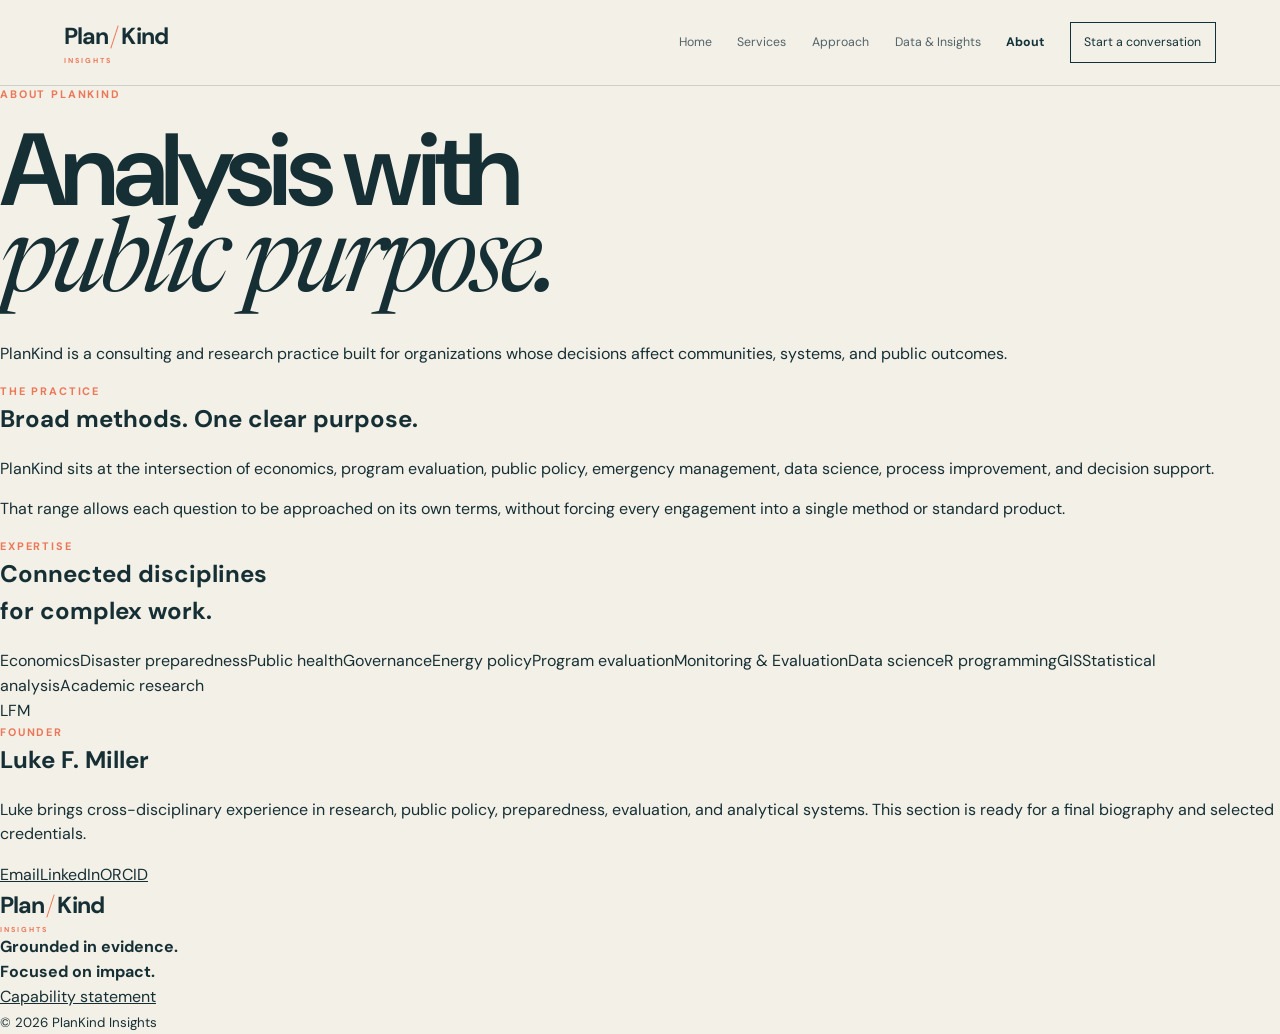
==== website/about.html @ e94deb13 "Build PlanKind consulting website and resilience dashboard" ====
<!doctype html><html lang="en"><head><meta charset="utf-8"><meta name="viewport" content="width=device-width,initial-scale=1"><title>About | PlanKind Insights</title><link rel="stylesheet" href="assets/styles.css"></head>
<body><a class="skip" href="#main">Skip to content</a><header class="header"><a class="logo" href="index.html"><span>Plan</span><i></i><span>Kind</span><small>INSIGHTS</small></a><button class="menu" aria-controls="nav" aria-expanded="false">Menu</button><nav id="nav"><a href="index.html">Home</a><a href="services.html">Services</a><a href="approach.html">Approach</a><a href="insights.html">Data &amp; Insights</a><a class="active" href="about.html">About</a><a class="nav-cta" href="contact.html">Start a conversation</a></nav></header>
<main id="main"><section class="page-hero about-hero"><div class="kicker">About PlanKind</div><h1>Analysis with<br><em>public purpose.</em></h1><p>PlanKind is a consulting and research practice built for organizations whose decisions affect communities, systems, and public outcomes.</p></section>
<section class="section intro-grid"><div><div class="eyebrow">The practice</div><h2>Broad methods. One clear purpose.</h2></div><div class="prose"><p>PlanKind sits at the intersection of economics, program evaluation, public policy, emergency management, data science, process improvement, and decision support.</p><p>That range allows each question to be approached on its own terms, without forcing every engagement into a single method or standard product.</p></div></section>
<section class="expertise"><div class="section-heading dark-copy"><div><div class="eyebrow">Expertise</div><h2>Connected disciplines<br>for complex work.</h2></div></div><div class="expertise-grid"><span>Economics</span><span>Disaster preparedness</span><span>Public health</span><span>Governance</span><span>Energy policy</span><span>Program evaluation</span><span>Monitoring &amp; Evaluation</span><span>Data science</span><span>R programming</span><span>GIS</span><span>Statistical analysis</span><span>Academic research</span></div></section>
<section class="section founder"><div class="founder-mark">LFM</div><div><div class="eyebrow">Founder</div><h2>Luke F. Miller</h2><p>Luke brings cross-disciplinary experience in research, public policy, preparedness, evaluation, and analytical systems. This section is ready for a final biography and selected credentials.</p><div class="founder-links"><a href="mailto:lukefm@hawaii.edu">Email</a><a href="https://www.linkedin.com/in/luke-miller-283258127/">LinkedIn</a><a href="https://orcid.org/0009-0008-2932-1568">ORCID</a></div></div></section>
</main><footer class="footer"><a class="logo inverse" href="index.html"><span>Plan</span><i></i><span>Kind</span><small>INSIGHTS</small></a><div><b>Grounded in evidence.<br>Focused on impact.</b></div><div><a href="downloads/plankind-capability-statement.pdf">Capability statement</a></div><small>© <span class="year"></span> PlanKind Insights</small></footer><script src="assets/site.js"></script></body></html>
---- website/assets/styles.css ----
@import url('https://fonts.googleapis.com/css2?family=DM+Sans:wght@400;500;600;700&family=Newsreader:ital,opsz,wght@1,6..72,400;1,6..72,500&display=swap');
:root{--navy:#12323a;--deep:#0c252b;--cream:#f3f0e7;--white:#fff;--coral:#ec7757;--sage:#aebf99;--mist:#dce5df;--ink:#162f35;--muted:#647477;--line:rgba(18,50,58,.17);--sans:"DM Sans",sans-serif;--serif:"Newsreader",serif}*{box-sizing:border-box}html{scroll-behavior:smooth}body{margin:0;background:var(--cream);color:var(--ink);font-family:var(--sans);line-height:1.55}.skip{position:absolute;left:-9999px}.skip:focus{left:1rem;top:1rem;background:#fff;padding:.7rem;z-index:20}a{color:inherit}.header{min-height:86px;padding:0 clamp(1.25rem,5vw,5.5rem);display:flex;align-items:center;justify-content:space-between;border-bottom:1px solid var(--line);background:var(--cream);position:relative}.logo{position:relative;display:flex;align-items:center;text-decoration:none;font-size:1.45rem;font-weight:700;letter-spacing:-.04em;padding-bottom:.7rem}.logo i{width:1px;height:24px;background:var(--coral);margin:0 .38rem;transform:rotate(18deg)}.logo small{position:absolute;bottom:0;left:0;font-size:.45rem;letter-spacing:.28em;font-weight:700;color:var(--coral)}nav{display:flex;align-items:center;gap:clamp(.9rem,2vw,2rem)}nav a{text-decoration:none;font-size:.77rem;color:#526368}nav a.active{color:var(--navy);font-weight:700}.nav-cta{border:1px solid var(--navy);padding:.65rem .85rem;color:var(--navy)}.menu{display:none;border:1px solid currentColor;background:none;padding:.55rem .75rem}.hero{min-height:calc(100vh - 86px);padding:clamp(4rem,8vw,8rem) clamp(1.25rem,7vw,7rem);display:grid;grid-template-columns:1.15fr .85fr;align-items:center;gap:5vw}.kicker,.eyebrow{text-transform:uppercase;letter-spacing:.17em;font-size:.68rem;font-weight:700;color:var(--coral)}h1,h2,h3,p{margin-top:0}h1{font-size:clamp(4rem,8vw,8.4rem);line-height:.84;letter-spacing:-.055em;margin:1.5rem 0 2rem;font-weight:600}h1 em,h2 em{font-family:var(--serif);font-weight:400;color:var(--coral}.hero-copy p,.page-hero p{font-size:clamp(1.05rem,1.7vw,1.32rem);max-width:650px;color:#516569}.button-row{display:flex;gap:.7rem;flex-wrap:wrap;margin-top:2.4rem}.button{display:inline-flex;padding:.9rem 1.15rem;text-decoration:none;border:1px solid var(--navy);font-size:.8rem;font-weight:700}.button.coral{background:var(--coral);border-color:var(--coral);color:var(--deep)}.button.ghost{background:transparent}.button.dark{background:var(--navy);color:#fff}.button.compact{padding:.65rem .9rem}.hero-mark{height:min(540px,55vw);min-height:360px;position:relative;display:grid;place-items:center}.orbit{position:absolute;border:1px solid rgba(18,50,58,.22);border-radius:50%}.orbit-one{inset:9%}.orbit-two{inset:21%;border-style:dashed}.owl{position:relative;width:170px;height:138px;border-radius:50% 50% 44% 44%;background:var(--navy);display:flex;justify-content:center;align-items:center;gap:16px;color:#fff;clip-path:polygon(0 12%,25% 0,50% 12%,75% 0,100% 12%,91% 83%,50% 100%,9% 83%)}.owl:after{content:"";position:absolute;width:24px;height:16px;background:var(--coral);clip-path:polygon(50% 100%,0 0,100% 0);top:63px}.owl .eye{width:42px;height:42px;border-radius:50%;background:var(--cream);box-shadow:inset 0 0 0 14px var(--sage)}.owl b{position:absolute;bottom:20px;font-size:.45rem;letter-spacing:.24em}.orbit-label{position:absolute;font-size:.68rem;text-transform:uppercase;letter-spacing:.12em}.orbit-label.top{top:4%}.orbit-label.right{right:0;top:50%}.orbit-label.bottom{bottom:3%;left:18%}.proof-strip{display:grid;grid-template-columns:repeat(4,1fr);background:var(--navy);color:#fff;padding:1.15rem clamp(1rem,5vw,5rem);gap:1rem}.proof-strip span{text-align:center;text-transform:uppercase;letter-spacing:.13em;font-size:.62rem;border-right:1px solid rgba(255,255,255,.2)}.proof-strip span:last-child{border:0}.section{padding:clamp(5rem,9vw,9rem) clamp(1.25rem,7vw,7rem);border-bottom:1px solid var(--line)}.intro-grid{display:grid;grid-template-columns:1fr 1fr;gap:8vw}.section h2,.section-heading h2,.closing h2,.service-detail h2,.contact-hero h1{font-size:clamp(2.8rem,5vw,5.4rem);line-height:.95;letter-spacing:-.045em;margin:1rem 0}.prose{font-size:1.06rem;max-width:680px}.text-link{display:inline-block;margin-top:1rem;text-decoration:none;font-weight:700;border-bottom:1px solid}.services-preview{background:var(--navy);color:#fff;padding:clamp(5rem,9vw,9rem) clamp(1.25rem,7vw,7rem)}.section-heading{display:flex;justify-content:space-between;align-items:end;gap:4rem}.section-heading>p{max-width:410px;color:#c2ceca}.light{color:var(--sage)}.service-list{margin-top:4rem;border-top:1px solid rgba(255,255,255,.2)}.service-list a{display:grid;grid-template-columns:55px 1fr 30px;gap:1rem;align-items:center;text-decoration:none;padding:1.35rem 0;border-bottom:1px solid rgba(255,255,255,.2)}.service-list b{font-size:.65rem;color:var(--sage)}.service-list span{display:flex;align-items:baseline;gap:2rem}.service-list strong{font-size:1.25rem}.service-list small{color:#b8c7c4}.service-list i{font-style:normal;font-size:1.4rem}.data-feature{background:var(--mist);display:grid;grid-template-columns:1fr 1fr;gap:8vw;align-items:center}.data-feature p{max-width:570px}.mini-dashboard{background:#fff;padding:2rem;box-shadow:16px 16px 0 var(--sage)}.mini-head{display:flex;justify-content:space-between;border-bottom:1px solid var(--line);padding-bottom:1rem}.mini-head i{font-style:normal;color:#377958;font-size:.72rem}.mini-number{display:flex;align-items:center;gap:1.2rem;margin:2rem 0}.mini-number strong{font-size:4rem;line-height:1}.mini-number span{font-size:.72rem;color:var(--muted)}.mini-lines{display:grid;gap:.55rem}.mini-lines i{display:block;height:12px;background:var(--coral)}.closing{padding:clamp(6rem,11vw,11rem) 1.25rem;text-align:center}.closing h2{font-size:clamp(3rem,6vw,6.7rem)}.footer{background:var(--deep);color:#fff;min-height:260px;padding:3rem clamp(1.25rem,5vw,5rem);display:grid;grid-template-columns:1fr 1fr 1fr auto;gap:2rem;align-items:start}.logo.inverse{color:#fff}.footer>div{display:flex;flex-direction:column;gap:.5rem}.footer a{text-decoration:none;font-size:.8rem}.footer>small{align-self:end;color:#96a6a4}
.page-hero{padding:clamp(5rem,9vw,9rem) clamp(1.25rem,7vw,7rem);min-height:68vh}.page-hero h1{font-size:clamp(4rem,8vw,8rem)}.service-detail{padding:clamp(4rem,7vw,7rem) clamp(1.25rem,7vw,7rem);display:grid;grid-template-columns:80px 1.2fr .8fr;gap:4vw;border-top:1px solid var(--line)}.service-num{font-family:var(--serif);font-style:italic;font-size:1.5rem;color:var(--coral)}.service-detail h2{font-size:clamp(2.5rem,4vw,4.5rem)}.service-detail>div p{max-width:600px;color:var(--muted)}.service-detail ul{list-style:none;padding:0;margin:2rem 0 0}.service-detail li{padding:.8rem 0;border-bottom:1px solid var(--line);font-size:.88rem}.approach-hero{background:var(--mist)}.principles{display:grid;grid-template-columns:repeat(5,1fr);padding:0 clamp(1.25rem,4vw,4rem)}.principles article{padding:3rem 1.4rem;min-height:340px;border-right:1px solid var(--line)}.principles article:last-child{border:0}.principles span{color:var(--coral);font-size:.68rem}.principles h2{font-size:1.6rem;line-height:1.1;margin:4rem 0 1rem}.principles p{font-size:.84rem;color:var(--muted)}.question-section{background:var(--navy);color:#fff}.question-section .prose{color:#ccd5d2}.value-list{display:flex;flex-wrap:wrap;gap:.55rem;margin-top:2rem}.value-list span{padding:.5rem .8rem;border:1px solid rgba(255,255,255,.25);border-radius:30px;font-size:.75rem}.expertise{padding:clamp(5rem,8vw,8rem) clamp(1.25rem,7vw,7rem);background:var(--sage)}.dark-copy{color:var(--navy)}.expertise-grid{display:grid;grid-template-columns:repeat(3,1fr);margin-top:3rem;border-top:1px solid rgba(18,50,58,.25);border-left:1px solid rgba(18,50,58,.25)}.expertise-grid span{padding:1.2rem;border-right:1px solid rgba(18,50,58,.25);border-bottom:1px solid rgba(18,50,58,.25);font-weight:600}.founder{display:grid;grid-template-columns:.55fr 1fr;gap:7vw;align-items:center}.founder-mark{aspect-ratio:1;background:var(--navy);color:#fff;display:grid;place-items:center;font-size:clamp(3rem,8vw,8rem);font-family:var(--serif);font-style:italic}.founder>div:last-child{max-width:650px}.founder-links{display:flex;gap:1.2rem}.founder-links a{font-weight:700;font-size:.8rem}.header-dark{background:var(--deep);color:#fff;border-color:rgba(255,255,255,.15)}.header-dark nav a{color:#c4d0cd}.contact-page{background:var(--deep);color:#fff}.contact-hero{min-height:calc(100vh - 86px);padding:clamp(4rem,8vw,8rem) clamp(1.25rem,7vw,7rem);display:grid;grid-template-columns:1.2fr .8fr;gap:8vw;align-items:center}.contact-hero h1{font-size:clamp(4rem,7vw,7.5rem)}.contact-hero p{max-width:620px;color:#c0cdca;font-size:1.1rem}.contact-card{background:var(--cream);color:var(--navy);padding:clamp(2rem,4vw,4rem);display:flex;flex-direction:column;gap:1rem}.contact-card>span{text-transform:uppercase;letter-spacing:.15em;font-size:.65rem;color:var(--coral);margin-bottom:1rem}.contact-card a{font-size:1rem;font-weight:600}.contact-card hr{width:100%;border:0;border-top:1px solid var(--line);margin:1rem 0}.contact-footer{min-height:100px;display:flex;justify-content:space-between}.dashboard-hero{padding-bottom:4rem}.dashboard{margin:0 clamp(1.25rem,4vw,4rem) 6rem;background:#fff;border:1px solid var(--line)}.dash-toolbar{display:flex;justify-content:space-between;align-items:center;padding:1rem 1.5rem;border-bottom:1px solid var(--line)}.dash-toolbar>div{display:flex;align-items:center;gap:.65rem}.dash-toolbar small{color:var(--muted)}.live-dot{width:8px;height:8px;border-radius:50%;background:#3c9b64;box-shadow:0 0 0 4px rgba(60,155,100,.15)}.metrics{display:grid;grid-template-columns:repeat(4,1fr)}.metrics article{padding:1.4rem;border-right:1px solid var(--line);border-bottom:1px solid var(--line)}.metrics article:last-child{border-right:0}.metrics span,.metrics small{display:block;font-size:.72rem;color:var(--muted)}.metrics strong{display:block;font-size:3.2rem;line-height:1;margin:.8rem 0}.metrics .word-metric{font-size:1.6rem;margin:1.2rem 0}.dash-grid{display:grid;grid-template-columns:1.2fr .8fr}.chart-card{padding:2rem;border-right:1px solid var(--line);border-bottom:1px solid var(--line)}.chart-card:last-child{border-right:0}.card-head{display:flex;justify-content:space-between;align-items:end;gap:1rem;margin-bottom:2rem}.card-head h2{font-size:1.8rem;margin:.4rem 0 0}.card-head label{font-size:.72rem}.card-head select{padding:.45rem;background:#fff;border:1px solid var(--line)}.bars{display:grid;gap:.72rem}.bar{display:grid;grid-template-columns:130px 1fr 42px;align-items:center;gap:.8rem;font-size:.72rem}.bar>div{height:17px;background:#edf1ee}.bar i{display:block;height:100%;min-width:2px;background:var(--coral)}.states .bar i{background:var(--sage)}.table-card{padding:2rem}.table-wrap{overflow:auto}table{width:100%;border-collapse:collapse;font-size:.76rem}th,td{text-align:left;padding:.8rem;border-bottom:1px solid var(--line)}th{text-transform:uppercase;letter-spacing:.08em;font-size:.62rem;color:var(--muted)}.methodology{background:var(--mist)}
@media(max-width:900px){.header{flex-wrap:wrap;min-height:74px;padding:1rem 1.25rem}.menu{display:block}nav{display:none;flex-basis:100%;flex-direction:column;align-items:flex-start;padding:1.4rem 0 .4rem}nav.open{display:flex}.hero{grid-template-columns:1fr}.hero-mark{height:480px}.proof-strip{grid-template-columns:repeat(2,1fr)}.intro-grid,.data-feature,.contact-hero,.founder{grid-template-columns:1fr}.section-heading{align-items:flex-start;flex-direction:column}.service-detail{grid-template-columns:50px 1fr}.service-detail>ul{grid-column:2}.principles{grid-template-columns:repeat(2,1fr)}.principles article{min-height:280px}.expertise-grid{grid-template-columns:repeat(2,1fr)}.footer{grid-template-columns:1fr 1fr}.metrics{grid-template-columns:repeat(2,1fr)}.dash-grid{grid-template-columns:1fr}.chart-card{border-right:0}}@media(max-width:560px){h1{font-size:3.65rem}.hero-mark{height:360px}.proof-strip{grid-template-columns:1fr}.proof-strip span{border-right:0}.service-list span{display:block}.service-list small{display:block;margin-top:.35rem}.service-detail{grid-template-columns:1fr}.service-detail>ul{grid-column:1}.principles{grid-template-columns:1fr}.principles article{min-height:auto}.expertise-grid{grid-template-columns:1fr}.footer{grid-template-columns:1fr}.metrics{grid-template-columns:1fr}.metrics article{border-right:0}.dash-toolbar,.card-head{align-items:flex-start;flex-direction:column}.dash-toolbar>div{align-items:flex-start;flex-wrap:wrap}.bar{grid-template-columns:90px 1fr 32px}.contact-footer{display:flex;flex-direction:column}.hero-mark{min-height:300px}}
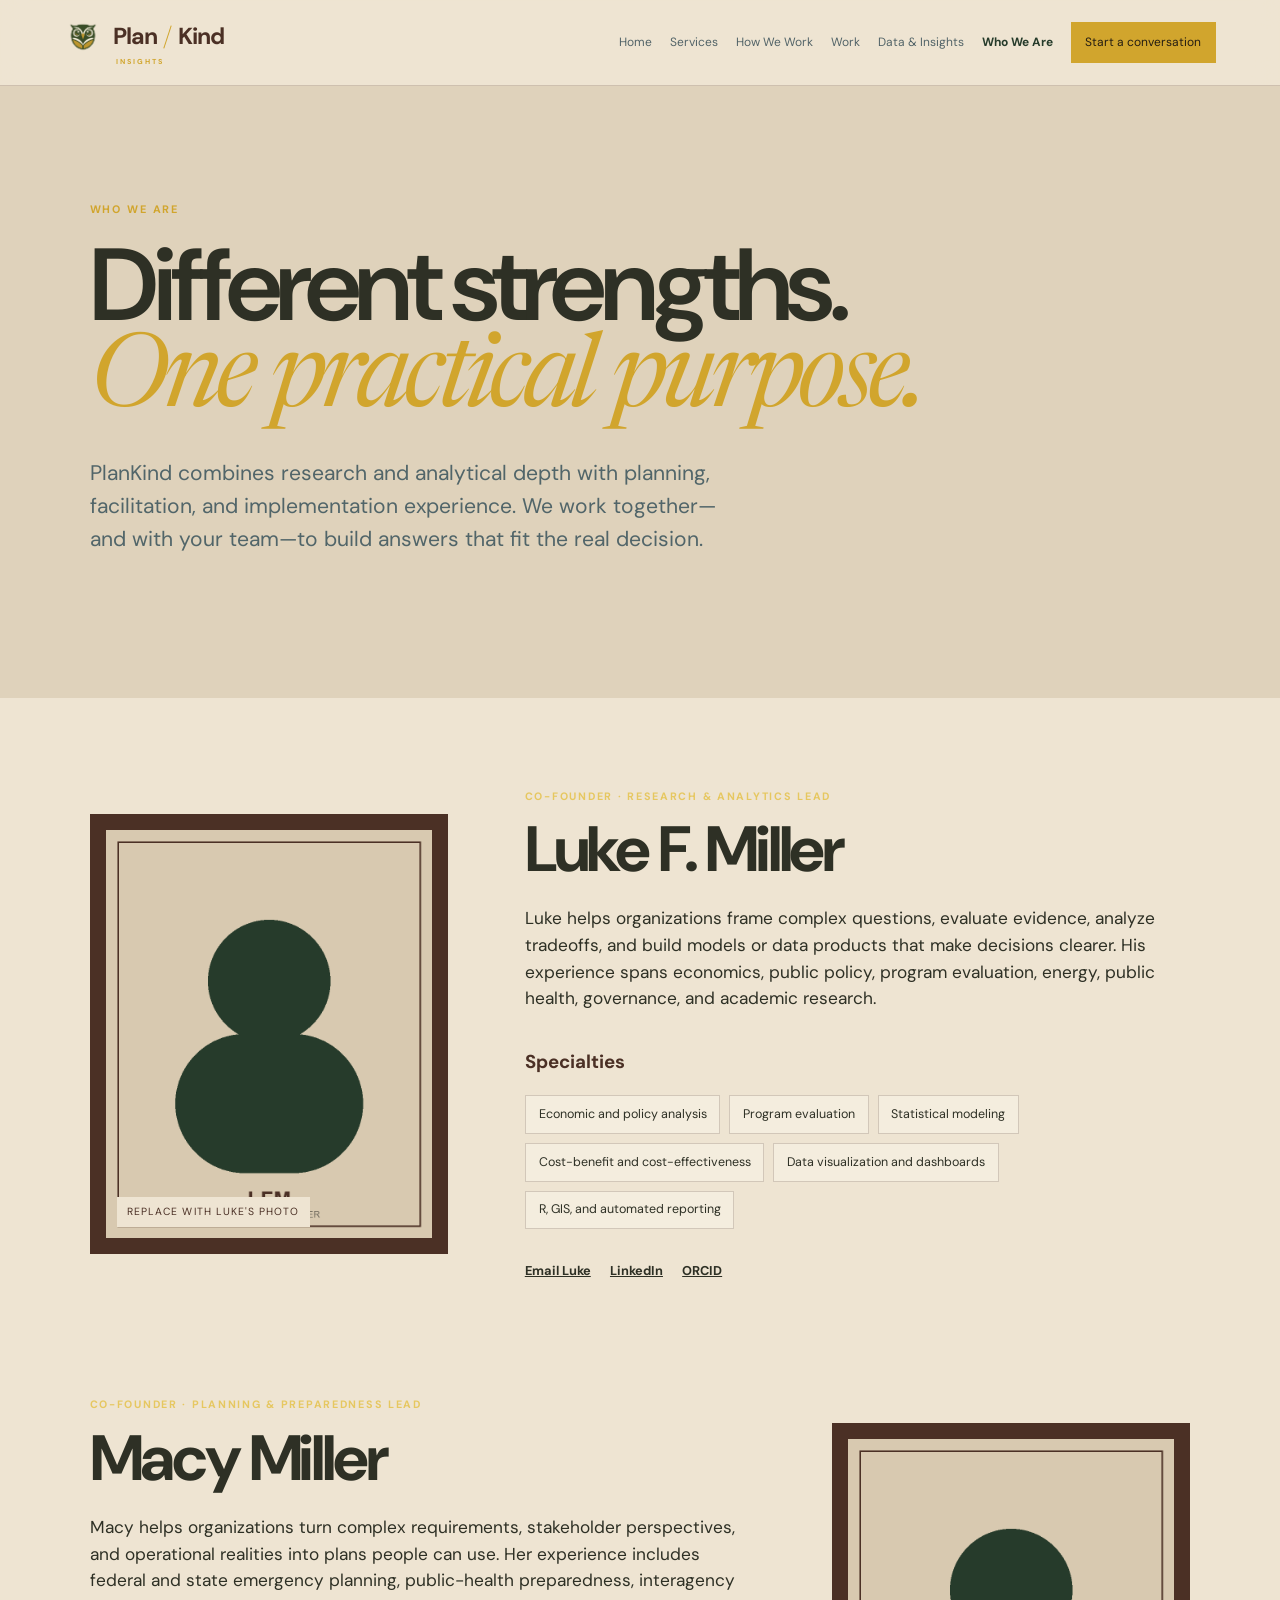
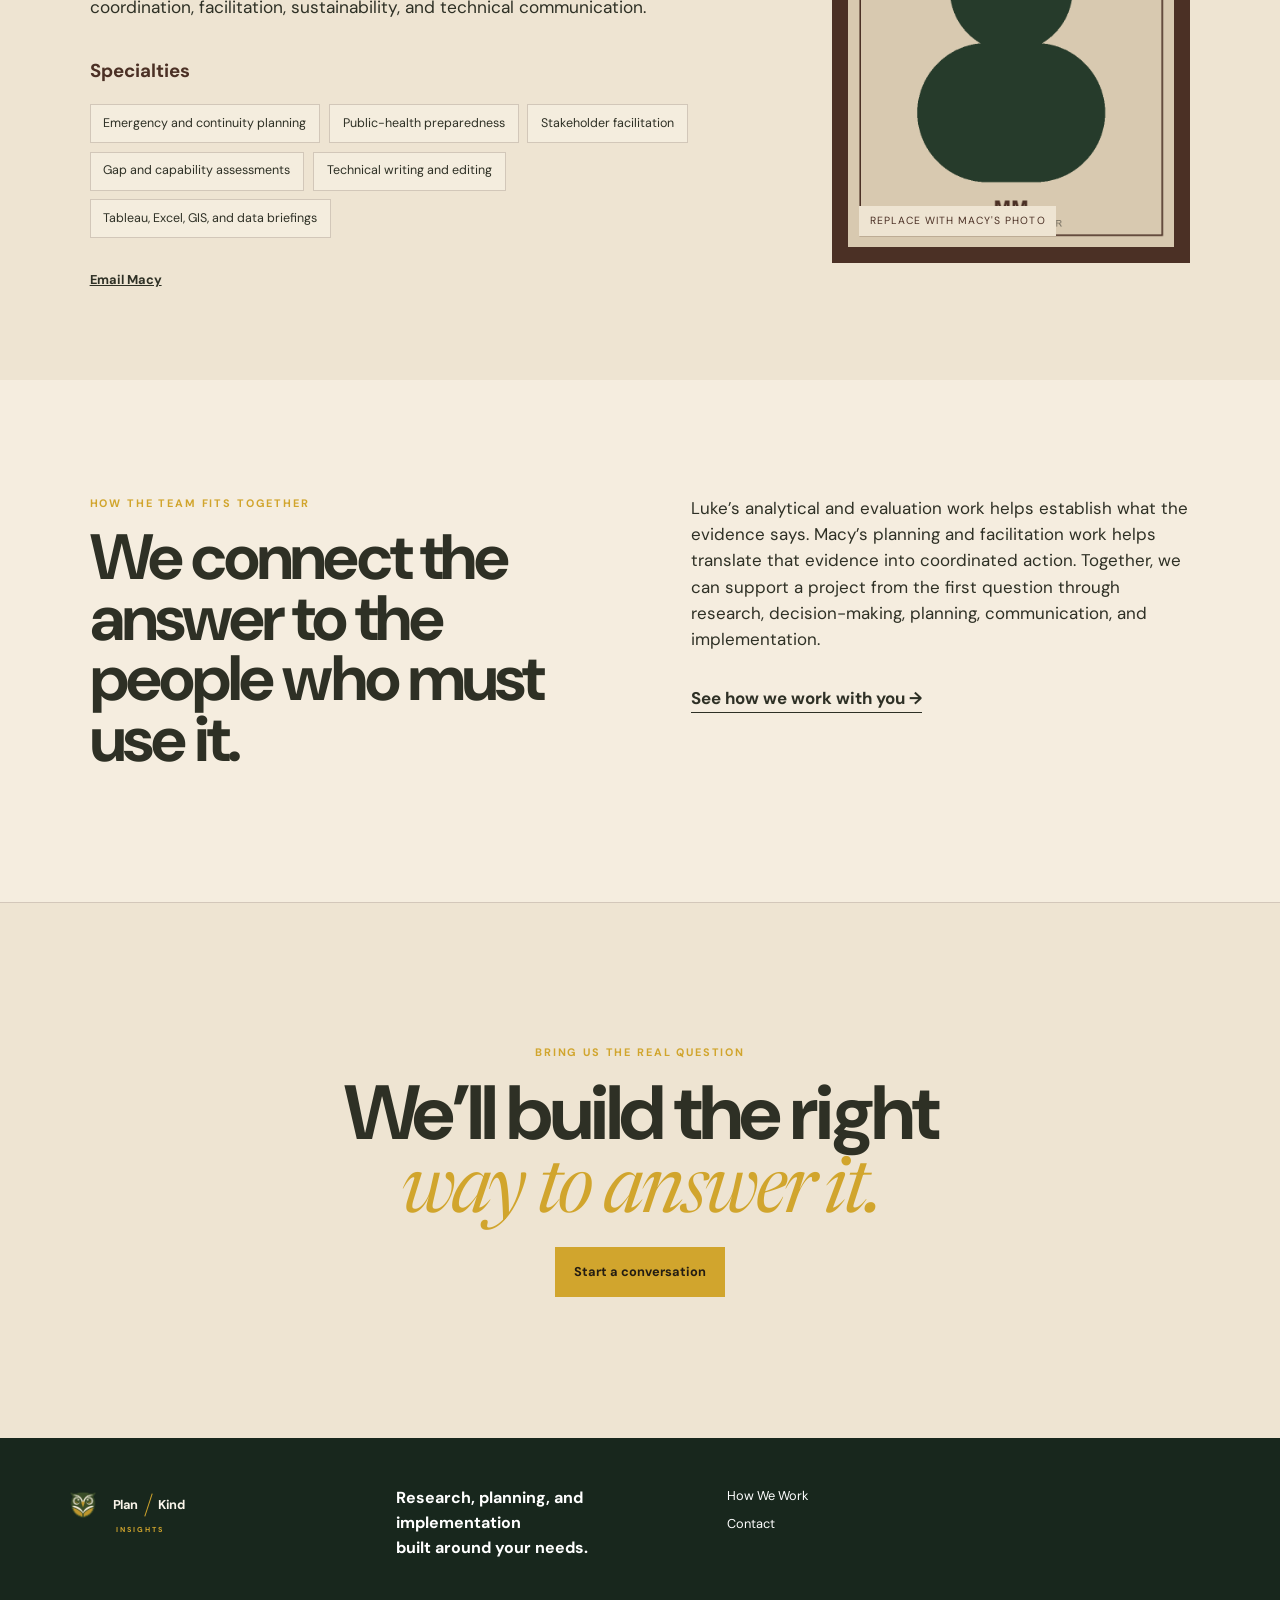
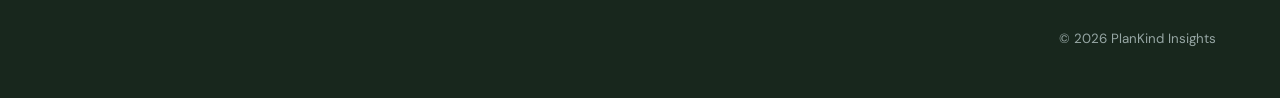
==== commit 698e4a8c: "Reframe PlanKind around practical client support" ====
--- a/website/about.html
+++ b/website/about.html
@@ -1,8 +1,10 @@
-<!doctype html><html lang="en"><head><meta charset="utf-8"><meta name="viewport" content="width=device-width,initial-scale=1"><title>About | PlanKind Insights</title><link rel="stylesheet" href="assets/styles.css"></head>
-<body><a class="skip" href="#main">Skip to content</a><header class="header"><a class="logo" href="index.html"><span>Plan</span><i></i><span>Kind</span><small>INSIGHTS</small></a><button class="menu" aria-controls="nav" aria-expanded="false">Menu</button><nav id="nav"><a href="index.html">Home</a><a href="services.html">Services</a><a href="approach.html">Approach</a><a href="insights.html">Data &amp; Insights</a><a class="active" href="about.html">About</a><a class="nav-cta" href="contact.html">Start a conversation</a></nav></header>
-<main id="main"><section class="page-hero about-hero"><div class="kicker">About PlanKind</div><h1>Analysis with<br><em>public purpose.</em></h1><p>PlanKind is a consulting and research practice built for organizations whose decisions affect communities, systems, and public outcomes.</p></section>
-<section class="section intro-grid"><div><div class="eyebrow">The practice</div><h2>Broad methods. One clear purpose.</h2></div><div class="prose"><p>PlanKind sits at the intersection of economics, program evaluation, public policy, emergency management, data science, process improvement, and decision support.</p><p>That range allows each question to be approached on its own terms, without forcing every engagement into a single method or standard product.</p></div></section>
-<section class="expertise"><div class="section-heading dark-copy"><div><div class="eyebrow">Expertise</div><h2>Connected disciplines<br>for complex work.</h2></div></div><div class="expertise-grid"><span>Economics</span><span>Disaster preparedness</span><span>Public health</span><span>Governance</span><span>Energy policy</span><span>Program evaluation</span><span>Monitoring &amp; Evaluation</span><span>Data science</span><span>R programming</span><span>GIS</span><span>Statistical analysis</span><span>Academic research</span></div></section>
-<section class="section founder"><div class="founder-mark">LFM</div><div><div class="eyebrow">Founder</div><h2>Luke F. Miller</h2><p>Luke brings cross-disciplinary experience in research, public policy, preparedness, evaluation, and analytical systems. This section is ready for a final biography and selected credentials.</p><div class="founder-links"><a href="mailto:lukefm@hawaii.edu">Email</a><a href="https://www.linkedin.com/in/luke-miller-283258127/">LinkedIn</a><a href="https://orcid.org/0009-0008-2932-1568">ORCID</a></div></div></section>
-</main><footer class="footer"><a class="logo inverse" href="index.html"><span>Plan</span><i></i><span>Kind</span><small>INSIGHTS</small></a><div><b>Grounded in evidence.<br>Focused on impact.</b></div><div><a href="downloads/plankind-capability-statement.pdf">Capability statement</a></div><small>© <span class="year"></span> PlanKind Insights</small></footer><script src="assets/site.js"></script></body></html>
-
+<!doctype html><html lang="en"><head><meta charset="utf-8"><meta name="viewport" content="width=device-width,initial-scale=1"><meta name="description" content="Meet the PlanKind team and learn about our complementary specialties in research, analytics, planning, preparedness, and implementation."><title>Who We Are | PlanKind Insights</title><link rel="stylesheet" href="assets/styles.css"></head>
+<body><a class="skip" href="#main">Skip to content</a><header class="header"><a class="logo" href="index.html"><span>Plan</span><i></i><span>Kind</span><small>INSIGHTS</small></a><button class="menu" aria-controls="nav" aria-expanded="false">Menu</button><nav id="nav"><a href="index.html">Home</a><a href="services.html">Services</a><a href="approach.html">How We Work</a><a href="work.html">Work</a><a href="insights.html">Data &amp; Insights</a><a class="active" href="about.html">Who We Are</a><a class="nav-cta" href="contact.html">Start a conversation</a></nav></header>
+<main id="main"><section class="page-hero team-hero"><div class="kicker">Who we are</div><h1>Different strengths.<br><em>One practical purpose.</em></h1><p>PlanKind combines research and analytical depth with planning, facilitation, and implementation experience. We work together—and with your team—to build answers that fit the real decision.</p></section>
+<section class="team-section">
+  <article class="person-card"><div class="person-photo"><img src="assets/luke-profile-placeholder.png" alt="Placeholder for a future portrait of Luke F. Miller"><span>Replace with Luke's photo</span></div><div class="person-copy"><div class="eyebrow">Co-Founder · Research &amp; Analytics Lead</div><h2>Luke F. Miller</h2><p>Luke helps organizations frame complex questions, evaluate evidence, analyze tradeoffs, and build models or data products that make decisions clearer. His experience spans economics, public policy, program evaluation, energy, public health, governance, and academic research.</p><h3>Specialties</h3><div class="specialty-list"><span>Economic and policy analysis</span><span>Program evaluation</span><span>Statistical modeling</span><span>Cost-benefit and cost-effectiveness</span><span>Data visualization and dashboards</span><span>R, GIS, and automated reporting</span></div><div class="founder-links"><a href="mailto:lukefm@hawaii.edu">Email Luke</a><a href="https://www.linkedin.com/in/luke-miller-283258127/">LinkedIn</a><a href="https://orcid.org/0009-0008-2932-1568">ORCID</a></div></div></article>
+  <article class="person-card reverse"><div class="person-photo"><img src="assets/macy-profile-placeholder.png" alt="Placeholder for a future portrait of Macy Miller"><span>Replace with Macy's photo</span></div><div class="person-copy"><div class="eyebrow">Co-Founder · Planning &amp; Preparedness Lead</div><h2>Macy Miller</h2><p>Macy helps organizations turn complex requirements, stakeholder perspectives, and operational realities into plans people can use. Her experience includes federal and state emergency planning, public-health preparedness, interagency coordination, facilitation, sustainability, and technical communication.</p><h3>Specialties</h3><div class="specialty-list"><span>Emergency and continuity planning</span><span>Public-health preparedness</span><span>Stakeholder facilitation</span><span>Gap and capability assessments</span><span>Technical writing and editing</span><span>Tableau, Excel, GIS, and data briefings</span></div><div class="founder-links"><a href="mailto:macyhollowaymiller@gmail.com">Email Macy</a></div></div></article>
+</section>
+<section class="section intro-grid team-fit"><div><div class="eyebrow">How the team fits together</div><h2>We connect the answer to the people who must use it.</h2></div><div class="prose"><p>Luke’s analytical and evaluation work helps establish what the evidence says. Macy’s planning and facilitation work helps translate that evidence into coordinated action. Together, we can support a project from the first question through research, decision-making, planning, communication, and implementation.</p><a class="text-link" href="approach.html">See how we work with you →</a></div></section>
+<section class="closing"><div class="kicker">Bring us the real question</div><h2>We’ll build the right<br><em>way to answer it.</em></h2><a class="button coral" href="contact.html">Start a conversation</a></section></main>
+<footer class="footer"><a class="logo inverse" href="index.html"><span>Plan</span><i></i><span>Kind</span><small>INSIGHTS</small></a><div><b>Research, planning, and implementation<br>built around your needs.</b></div><div><a href="approach.html">How We Work</a><a href="contact.html">Contact</a></div><small>© <span class="year"></span> PlanKind Insights</small></footer><script src="assets/site.js"></script></body></html>
--- a/website/assets/styles.css
+++ b/website/assets/styles.css
@@ -1,5 +1,119 @@
 @import url('https://fonts.googleapis.com/css2?family=DM+Sans:wght@400;500;600;700&family=Newsreader:ital,opsz,wght@1,6..72,400;1,6..72,500&display=swap');
-:root{--navy:#12323a;--deep:#0c252b;--cream:#f3f0e7;--white:#fff;--coral:#ec7757;--sage:#aebf99;--mist:#dce5df;--ink:#162f35;--muted:#647477;--line:rgba(18,50,58,.17);--sans:"DM Sans",sans-serif;--serif:"Newsreader",serif}*{box-sizing:border-box}html{scroll-behavior:smooth}body{margin:0;background:var(--cream);color:var(--ink);font-family:var(--sans);line-height:1.55}.skip{position:absolute;left:-9999px}.skip:focus{left:1rem;top:1rem;background:#fff;padding:.7rem;z-index:20}a{color:inherit}.header{min-height:86px;padding:0 clamp(1.25rem,5vw,5.5rem);display:flex;align-items:center;justify-content:space-between;border-bottom:1px solid var(--line);background:var(--cream);position:relative}.logo{position:relative;display:flex;align-items:center;text-decoration:none;font-size:1.45rem;font-weight:700;letter-spacing:-.04em;padding-bottom:.7rem}.logo i{width:1px;height:24px;background:var(--coral);margin:0 .38rem;transform:rotate(18deg)}.logo small{position:absolute;bottom:0;left:0;font-size:.45rem;letter-spacing:.28em;font-weight:700;color:var(--coral)}nav{display:flex;align-items:center;gap:clamp(.9rem,2vw,2rem)}nav a{text-decoration:none;font-size:.77rem;color:#526368}nav a.active{color:var(--navy);font-weight:700}.nav-cta{border:1px solid var(--navy);padding:.65rem .85rem;color:var(--navy)}.menu{display:none;border:1px solid currentColor;background:none;padding:.55rem .75rem}.hero{min-height:calc(100vh - 86px);padding:clamp(4rem,8vw,8rem) clamp(1.25rem,7vw,7rem);display:grid;grid-template-columns:1.15fr .85fr;align-items:center;gap:5vw}.kicker,.eyebrow{text-transform:uppercase;letter-spacing:.17em;font-size:.68rem;font-weight:700;color:var(--coral)}h1,h2,h3,p{margin-top:0}h1{font-size:clamp(4rem,8vw,8.4rem);line-height:.84;letter-spacing:-.055em;margin:1.5rem 0 2rem;font-weight:600}h1 em,h2 em{font-family:var(--serif);font-weight:400;color:var(--coral}.hero-copy p,.page-hero p{font-size:clamp(1.05rem,1.7vw,1.32rem);max-width:650px;color:#516569}.button-row{display:flex;gap:.7rem;flex-wrap:wrap;margin-top:2.4rem}.button{display:inline-flex;padding:.9rem 1.15rem;text-decoration:none;border:1px solid var(--navy);font-size:.8rem;font-weight:700}.button.coral{background:var(--coral);border-color:var(--coral);color:var(--deep)}.button.ghost{background:transparent}.button.dark{background:var(--navy);color:#fff}.button.compact{padding:.65rem .9rem}.hero-mark{height:min(540px,55vw);min-height:360px;position:relative;display:grid;place-items:center}.orbit{position:absolute;border:1px solid rgba(18,50,58,.22);border-radius:50%}.orbit-one{inset:9%}.orbit-two{inset:21%;border-style:dashed}.owl{position:relative;width:170px;height:138px;border-radius:50% 50% 44% 44%;background:var(--navy);display:flex;justify-content:center;align-items:center;gap:16px;color:#fff;clip-path:polygon(0 12%,25% 0,50% 12%,75% 0,100% 12%,91% 83%,50% 100%,9% 83%)}.owl:after{content:"";position:absolute;width:24px;height:16px;background:var(--coral);clip-path:polygon(50% 100%,0 0,100% 0);top:63px}.owl .eye{width:42px;height:42px;border-radius:50%;background:var(--cream);box-shadow:inset 0 0 0 14px var(--sage)}.owl b{position:absolute;bottom:20px;font-size:.45rem;letter-spacing:.24em}.orbit-label{position:absolute;font-size:.68rem;text-transform:uppercase;letter-spacing:.12em}.orbit-label.top{top:4%}.orbit-label.right{right:0;top:50%}.orbit-label.bottom{bottom:3%;left:18%}.proof-strip{display:grid;grid-template-columns:repeat(4,1fr);background:var(--navy);color:#fff;padding:1.15rem clamp(1rem,5vw,5rem);gap:1rem}.proof-strip span{text-align:center;text-transform:uppercase;letter-spacing:.13em;font-size:.62rem;border-right:1px solid rgba(255,255,255,.2)}.proof-strip span:last-child{border:0}.section{padding:clamp(5rem,9vw,9rem) clamp(1.25rem,7vw,7rem);border-bottom:1px solid var(--line)}.intro-grid{display:grid;grid-template-columns:1fr 1fr;gap:8vw}.section h2,.section-heading h2,.closing h2,.service-detail h2,.contact-hero h1{font-size:clamp(2.8rem,5vw,5.4rem);line-height:.95;letter-spacing:-.045em;margin:1rem 0}.prose{font-size:1.06rem;max-width:680px}.text-link{display:inline-block;margin-top:1rem;text-decoration:none;font-weight:700;border-bottom:1px solid}.services-preview{background:var(--navy);color:#fff;padding:clamp(5rem,9vw,9rem) clamp(1.25rem,7vw,7rem)}.section-heading{display:flex;justify-content:space-between;align-items:end;gap:4rem}.section-heading>p{max-width:410px;color:#c2ceca}.light{color:var(--sage)}.service-list{margin-top:4rem;border-top:1px solid rgba(255,255,255,.2)}.service-list a{display:grid;grid-template-columns:55px 1fr 30px;gap:1rem;align-items:center;text-decoration:none;padding:1.35rem 0;border-bottom:1px solid rgba(255,255,255,.2)}.service-list b{font-size:.65rem;color:var(--sage)}.service-list span{display:flex;align-items:baseline;gap:2rem}.service-list strong{font-size:1.25rem}.service-list small{color:#b8c7c4}.service-list i{font-style:normal;font-size:1.4rem}.data-feature{background:var(--mist);display:grid;grid-template-columns:1fr 1fr;gap:8vw;align-items:center}.data-feature p{max-width:570px}.mini-dashboard{background:#fff;padding:2rem;box-shadow:16px 16px 0 var(--sage)}.mini-head{display:flex;justify-content:space-between;border-bottom:1px solid var(--line);padding-bottom:1rem}.mini-head i{font-style:normal;color:#377958;font-size:.72rem}.mini-number{display:flex;align-items:center;gap:1.2rem;margin:2rem 0}.mini-number strong{font-size:4rem;line-height:1}.mini-number span{font-size:.72rem;color:var(--muted)}.mini-lines{display:grid;gap:.55rem}.mini-lines i{display:block;height:12px;background:var(--coral)}.closing{padding:clamp(6rem,11vw,11rem) 1.25rem;text-align:center}.closing h2{font-size:clamp(3rem,6vw,6.7rem)}.footer{background:var(--deep);color:#fff;min-height:260px;padding:3rem clamp(1.25rem,5vw,5rem);display:grid;grid-template-columns:1fr 1fr 1fr auto;gap:2rem;align-items:start}.logo.inverse{color:#fff}.footer>div{display:flex;flex-direction:column;gap:.5rem}.footer a{text-decoration:none;font-size:.8rem}.footer>small{align-self:end;color:#96a6a4}
+:root{--navy:#12323a;--deep:#0c252b;--cream:#f3f0e7;--white:#fff;--coral:#ec7757;--sage:#aebf99;--mist:#dce5df;--ink:#162f35;--muted:#647477;--line:rgba(18,50,58,.17);--sans:"DM Sans",sans-serif;--serif:"Newsreader",serif}*{box-sizing:border-box}html{scroll-behavior:smooth}body{margin:0;background:var(--cream);color:var(--ink);font-family:var(--sans);line-height:1.55}.skip{position:absolute;left:-9999px}.skip:focus{left:1rem;top:1rem;background:#fff;padding:.7rem;z-index:20}a{color:inherit}.header{min-height:86px;padding:0 clamp(1.25rem,5vw,5.5rem);display:flex;align-items:center;justify-content:space-between;border-bottom:1px solid var(--line);background:var(--cream);position:relative}.logo{position:relative;display:flex;align-items:center;text-decoration:none;font-size:1.45rem;font-weight:700;letter-spacing:-.04em;padding-bottom:.7rem}.logo i{width:1px;height:24px;background:var(--coral);margin:0 .38rem;transform:rotate(18deg)}.logo small{position:absolute;bottom:0;left:0;font-size:.45rem;letter-spacing:.28em;font-weight:700;color:var(--coral)}nav{display:flex;align-items:center;gap:clamp(.9rem,2vw,2rem)}nav a{text-decoration:none;font-size:.77rem;color:#526368}nav a.active{color:var(--navy);font-weight:700}.nav-cta{border:1px solid var(--navy);padding:.65rem .85rem;color:var(--navy)}.menu{display:none;border:1px solid currentColor;background:none;padding:.55rem .75rem}.hero{min-height:calc(100vh - 86px);padding:clamp(4rem,8vw,8rem) clamp(1.25rem,7vw,7rem);display:grid;grid-template-columns:1.15fr .85fr;align-items:center;gap:5vw}.kicker,.eyebrow{text-transform:uppercase;letter-spacing:.17em;font-size:.68rem;font-weight:700;color:var(--coral)}h1,h2,h3,p{margin-top:0}h1{font-size:clamp(4rem,8vw,8.4rem);line-height:.84;letter-spacing:-.055em;margin:1.5rem 0 2rem;font-weight:600}h1 em,h2 em{font-family:var(--serif);font-weight:400;color:var(--coral)}.hero-copy p,.page-hero p{font-size:clamp(1.05rem,1.7vw,1.32rem);max-width:650px;color:#516569}.button-row{display:flex;gap:.7rem;flex-wrap:wrap;margin-top:2.4rem}.button{display:inline-flex;padding:.9rem 1.15rem;text-decoration:none;border:1px solid var(--navy);font-size:.8rem;font-weight:700}.button.coral{background:var(--coral);border-color:var(--coral);color:var(--deep)}.button.ghost{background:transparent}.button.dark{background:var(--navy);color:#fff}.button.compact{padding:.65rem .9rem}.hero-mark{height:min(540px,55vw);min-height:360px;position:relative;display:grid;place-items:center}.orbit{position:absolute;border:1px solid rgba(18,50,58,.22);border-radius:50%}.orbit-one{inset:9%}.orbit-two{inset:21%;border-style:dashed}.owl{position:relative;width:170px;height:138px;border-radius:50% 50% 44% 44%;background:var(--navy);display:flex;justify-content:center;align-items:center;gap:16px;color:#fff;clip-path:polygon(0 12%,25% 0,50% 12%,75% 0,100% 12%,91% 83%,50% 100%,9% 83%)}.owl:after{content:"";position:absolute;width:24px;height:16px;background:var(--coral);clip-path:polygon(50% 100%,0 0,100% 0);top:63px}.owl .eye{width:42px;height:42px;border-radius:50%;background:var(--cream);box-shadow:inset 0 0 0 14px var(--sage)}.owl b{position:absolute;bottom:20px;font-size:.45rem;letter-spacing:.24em}.orbit-label{position:absolute;font-size:.68rem;text-transform:uppercase;letter-spacing:.12em}.orbit-label.top{top:4%}.orbit-label.right{right:0;top:50%}.orbit-label.bottom{bottom:3%;left:18%}.proof-strip{display:grid;grid-template-columns:repeat(4,1fr);background:var(--navy);color:#fff;padding:1.15rem clamp(1rem,5vw,5rem);gap:1rem}.proof-strip span{text-align:center;text-transform:uppercase;letter-spacing:.13em;font-size:.62rem;border-right:1px solid rgba(255,255,255,.2)}.proof-strip span:last-child{border:0}.section{padding:clamp(5rem,9vw,9rem) clamp(1.25rem,7vw,7rem);border-bottom:1px solid var(--line)}.intro-grid{display:grid;grid-template-columns:1fr 1fr;gap:8vw}.section h2,.section-heading h2,.closing h2,.service-detail h2,.contact-hero h1{font-size:clamp(2.8rem,5vw,5.4rem);line-height:.95;letter-spacing:-.045em;margin:1rem 0}.prose{font-size:1.06rem;max-width:680px}.text-link{display:inline-block;margin-top:1rem;text-decoration:none;font-weight:700;border-bottom:1px solid}.services-preview{background:var(--navy);color:#fff;padding:clamp(5rem,9vw,9rem) clamp(1.25rem,7vw,7rem)}.section-heading{display:flex;justify-content:space-between;align-items:end;gap:4rem}.section-heading>p{max-width:410px;color:#c2ceca}.light{color:var(--sage)}.service-list{margin-top:4rem;border-top:1px solid rgba(255,255,255,.2)}.service-list a{display:grid;grid-template-columns:55px 1fr 30px;gap:1rem;align-items:center;text-decoration:none;padding:1.35rem 0;border-bottom:1px solid rgba(255,255,255,.2)}.service-list b{font-size:.65rem;color:var(--sage)}.service-list span{display:flex;align-items:baseline;gap:2rem}.service-list strong{font-size:1.25rem}.service-list small{color:#b8c7c4}.service-list i{font-style:normal;font-size:1.4rem}.data-feature{background:var(--mist);display:grid;grid-template-columns:1fr 1fr;gap:8vw;align-items:center}.data-feature p{max-width:570px}.mini-dashboard{background:#fff;padding:2rem;box-shadow:16px 16px 0 var(--sage)}.mini-head{display:flex;justify-content:space-between;border-bottom:1px solid var(--line);padding-bottom:1rem}.mini-head i{font-style:normal;color:#377958;font-size:.72rem}.mini-number{display:flex;align-items:center;gap:1.2rem;margin:2rem 0}.mini-number strong{font-size:4rem;line-height:1}.mini-number span{font-size:.72rem;color:var(--muted)}.mini-lines{display:grid;gap:.55rem}.mini-lines i{display:block;height:12px;background:var(--coral)}.closing{padding:clamp(6rem,11vw,11rem) 1.25rem;text-align:center}.closing h2{font-size:clamp(3rem,6vw,6.7rem)}.footer{background:var(--deep);color:#fff;min-height:260px;padding:3rem clamp(1.25rem,5vw,5rem);display:grid;grid-template-columns:1fr 1fr 1fr auto;gap:2rem;align-items:start}.logo.inverse{color:#fff}.footer>div{display:flex;flex-direction:column;gap:.5rem}.footer a{text-decoration:none;font-size:.8rem}.footer>small{align-self:end;color:#96a6a4}
 .page-hero{padding:clamp(5rem,9vw,9rem) clamp(1.25rem,7vw,7rem);min-height:68vh}.page-hero h1{font-size:clamp(4rem,8vw,8rem)}.service-detail{padding:clamp(4rem,7vw,7rem) clamp(1.25rem,7vw,7rem);display:grid;grid-template-columns:80px 1.2fr .8fr;gap:4vw;border-top:1px solid var(--line)}.service-num{font-family:var(--serif);font-style:italic;font-size:1.5rem;color:var(--coral)}.service-detail h2{font-size:clamp(2.5rem,4vw,4.5rem)}.service-detail>div p{max-width:600px;color:var(--muted)}.service-detail ul{list-style:none;padding:0;margin:2rem 0 0}.service-detail li{padding:.8rem 0;border-bottom:1px solid var(--line);font-size:.88rem}.approach-hero{background:var(--mist)}.principles{display:grid;grid-template-columns:repeat(5,1fr);padding:0 clamp(1.25rem,4vw,4rem)}.principles article{padding:3rem 1.4rem;min-height:340px;border-right:1px solid var(--line)}.principles article:last-child{border:0}.principles span{color:var(--coral);font-size:.68rem}.principles h2{font-size:1.6rem;line-height:1.1;margin:4rem 0 1rem}.principles p{font-size:.84rem;color:var(--muted)}.question-section{background:var(--navy);color:#fff}.question-section .prose{color:#ccd5d2}.value-list{display:flex;flex-wrap:wrap;gap:.55rem;margin-top:2rem}.value-list span{padding:.5rem .8rem;border:1px solid rgba(255,255,255,.25);border-radius:30px;font-size:.75rem}.expertise{padding:clamp(5rem,8vw,8rem) clamp(1.25rem,7vw,7rem);background:var(--sage)}.dark-copy{color:var(--navy)}.expertise-grid{display:grid;grid-template-columns:repeat(3,1fr);margin-top:3rem;border-top:1px solid rgba(18,50,58,.25);border-left:1px solid rgba(18,50,58,.25)}.expertise-grid span{padding:1.2rem;border-right:1px solid rgba(18,50,58,.25);border-bottom:1px solid rgba(18,50,58,.25);font-weight:600}.founder{display:grid;grid-template-columns:.55fr 1fr;gap:7vw;align-items:center}.founder-mark{aspect-ratio:1;background:var(--navy);color:#fff;display:grid;place-items:center;font-size:clamp(3rem,8vw,8rem);font-family:var(--serif);font-style:italic}.founder>div:last-child{max-width:650px}.founder-links{display:flex;gap:1.2rem}.founder-links a{font-weight:700;font-size:.8rem}.header-dark{background:var(--deep);color:#fff;border-color:rgba(255,255,255,.15)}.header-dark nav a{color:#c4d0cd}.contact-page{background:var(--deep);color:#fff}.contact-hero{min-height:calc(100vh - 86px);padding:clamp(4rem,8vw,8rem) clamp(1.25rem,7vw,7rem);display:grid;grid-template-columns:1.2fr .8fr;gap:8vw;align-items:center}.contact-hero h1{font-size:clamp(4rem,7vw,7.5rem)}.contact-hero p{max-width:620px;color:#c0cdca;font-size:1.1rem}.contact-card{background:var(--cream);color:var(--navy);padding:clamp(2rem,4vw,4rem);display:flex;flex-direction:column;gap:1rem}.contact-card>span{text-transform:uppercase;letter-spacing:.15em;font-size:.65rem;color:var(--coral);margin-bottom:1rem}.contact-card a{font-size:1rem;font-weight:600}.contact-card hr{width:100%;border:0;border-top:1px solid var(--line);margin:1rem 0}.contact-footer{min-height:100px;display:flex;justify-content:space-between}.dashboard-hero{padding-bottom:4rem}.dashboard{margin:0 clamp(1.25rem,4vw,4rem) 6rem;background:#fff;border:1px solid var(--line)}.dash-toolbar{display:flex;justify-content:space-between;align-items:center;padding:1rem 1.5rem;border-bottom:1px solid var(--line)}.dash-toolbar>div{display:flex;align-items:center;gap:.65rem}.dash-toolbar small{color:var(--muted)}.live-dot{width:8px;height:8px;border-radius:50%;background:#3c9b64;box-shadow:0 0 0 4px rgba(60,155,100,.15)}.metrics{display:grid;grid-template-columns:repeat(4,1fr)}.metrics article{padding:1.4rem;border-right:1px solid var(--line);border-bottom:1px solid var(--line)}.metrics article:last-child{border-right:0}.metrics span,.metrics small{display:block;font-size:.72rem;color:var(--muted)}.metrics strong{display:block;font-size:3.2rem;line-height:1;margin:.8rem 0}.metrics .word-metric{font-size:1.6rem;margin:1.2rem 0}.dash-grid{display:grid;grid-template-columns:1.2fr .8fr}.chart-card{padding:2rem;border-right:1px solid var(--line);border-bottom:1px solid var(--line)}.chart-card:last-child{border-right:0}.card-head{display:flex;justify-content:space-between;align-items:end;gap:1rem;margin-bottom:2rem}.card-head h2{font-size:1.8rem;margin:.4rem 0 0}.card-head label{font-size:.72rem}.card-head select{padding:.45rem;background:#fff;border:1px solid var(--line)}.bars{display:grid;gap:.72rem}.bar{display:grid;grid-template-columns:130px 1fr 42px;align-items:center;gap:.8rem;font-size:.72rem}.bar>div{height:17px;background:#edf1ee}.bar i{display:block;height:100%;min-width:2px;background:var(--coral)}.states .bar i{background:var(--sage)}.table-card{padding:2rem}.table-wrap{overflow:auto}table{width:100%;border-collapse:collapse;font-size:.76rem}th,td{text-align:left;padding:.8rem;border-bottom:1px solid var(--line)}th{text-transform:uppercase;letter-spacing:.08em;font-size:.62rem;color:var(--muted)}.methodology{background:var(--mist)}
 @media(max-width:900px){.header{flex-wrap:wrap;min-height:74px;padding:1rem 1.25rem}.menu{display:block}nav{display:none;flex-basis:100%;flex-direction:column;align-items:flex-start;padding:1.4rem 0 .4rem}nav.open{display:flex}.hero{grid-template-columns:1fr}.hero-mark{height:480px}.proof-strip{grid-template-columns:repeat(2,1fr)}.intro-grid,.data-feature,.contact-hero,.founder{grid-template-columns:1fr}.section-heading{align-items:flex-start;flex-direction:column}.service-detail{grid-template-columns:50px 1fr}.service-detail>ul{grid-column:2}.principles{grid-template-columns:repeat(2,1fr)}.principles article{min-height:280px}.expertise-grid{grid-template-columns:repeat(2,1fr)}.footer{grid-template-columns:1fr 1fr}.metrics{grid-template-columns:repeat(2,1fr)}.dash-grid{grid-template-columns:1fr}.chart-card{border-right:0}}@media(max-width:560px){h1{font-size:3.65rem}.hero-mark{height:360px}.proof-strip{grid-template-columns:1fr}.proof-strip span{border-right:0}.service-list span{display:block}.service-list small{display:block;margin-top:.35rem}.service-detail{grid-template-columns:1fr}.service-detail>ul{grid-column:1}.principles{grid-template-columns:1fr}.principles article{min-height:auto}.expertise-grid{grid-template-columns:1fr}.footer{grid-template-columns:1fr}.metrics{grid-template-columns:1fr}.metrics article{border-right:0}.dash-toolbar,.card-head{align-items:flex-start;flex-direction:column}.dash-toolbar>div{align-items:flex-start;flex-wrap:wrap}.bar{grid-template-columns:90px 1fr 32px}.contact-footer{display:flex;flex-direction:column}.hero-mark{min-height:300px}}
 
+/* PlanKind olive and gold identity */
+:root{
+  --navy:#3f4a2f;
+  --deep:#29301f;
+  --cream:#f6f1e5;
+  --white:#fffdf8;
+  --coral:#b7923e;
+  --sage:#aab18a;
+  --mist:#e7e3d4;
+  --ink:#303524;
+  --muted:#68705a;
+  --line:rgba(63,74,47,.2);
+}
+body{background:var(--cream)}
+.header{
+  position:sticky;
+  top:0;
+  z-index:10;
+  background:rgba(246,241,229,.96);
+  backdrop-filter:blur(12px);
+}
+.logo{gap:.22rem;letter-spacing:-.035em}
+.logo::before{
+  content:"";
+  width:38px;
+  height:38px;
+  flex:0 0 38px;
+  margin-right:.45rem;
+  background:url("plankind-owl.png") center/contain no-repeat;
+}
+.logo i{background:var(--coral)}
+.logo small{left:3.25rem;color:var(--coral)}
+nav{gap:clamp(.7rem,1.4vw,1.45rem)}
+nav a{font-size:.75rem;white-space:nowrap}
+.nav-cta{background:var(--gold);background:var(--coral);border-color:var(--coral);color:var(--deep)}
+.hero{background:radial-gradient(circle at 82% 42%,rgba(183,146,62,.12),transparent 28%)}
+.owl{
+  width:210px;
+  height:210px;
+  border-radius:0;
+  clip-path:none;
+  background:transparent url("plankind-owl.png") center/contain no-repeat;
+}
+.owl .eye,.owl::after,.owl b{display:none}
+.orbit{border-color:rgba(63,74,47,.24)}
+.button.coral{color:var(--deep)}
+.mini-dashboard,.contact-card,.case-study{background:var(--white)}
+.mini-dashboard{box-shadow:16px 16px 0 rgba(183,146,62,.45)}
+.mini-lines i,.bar i{background:var(--coral)}
+.expertise{background:var(--sage)}
+.footer{background:var(--deep)}
+@media(max-width:1120px){
+  .header{flex-wrap:wrap;min-height:74px;padding:1rem 1.25rem}
+  .menu{display:block}
+  nav{display:none;flex-basis:100%;flex-direction:column;align-items:stretch;gap:0;padding:1rem 0 .25rem}
+  nav.open{display:flex}
+  nav a{padding:.78rem 0;border-top:1px solid var(--line);font-size:.83rem}
+  .nav-cta{margin-top:.5rem;padding:.78rem;text-align:center;border:0}
+}
+
+/* Client-centered PlanKind palette and layouts */
+:root{
+  --navy:#263b2b;
+  --deep:#18271d;
+  --cream:#eee4d2;
+  --white:#faf5ea;
+  --coral:#d1a52d;
+  --sage:#a8ad87;
+  --mist:#dfd2bb;
+  --ink:#2e3025;
+  --muted:#6e685b;
+  --walnut:#4b3025;
+  --line:rgba(75,48,37,.2);
+}
+body{background:var(--cream)}
+.header{background:rgba(238,228,210,.96);border-color:var(--line)}
+.header-dark{background:var(--deep)}
+.logo span{color:var(--walnut)}
+.logo.inverse span,.header-dark .logo span{color:var(--white)}
+.nav-cta,.button.coral{background:var(--coral);border-color:var(--coral);color:#241d12}
+.button.ghost{border-color:var(--walnut);color:var(--walnut)}
+.client-hero{background:linear-gradient(135deg,var(--cream) 0%,#f4ecde 60%,#dbcbaa 100%)}
+.question-card{background:var(--walnut);color:var(--white);padding:clamp(2rem,4vw,4rem);box-shadow:20px 20px 0 rgba(209,165,45,.5)}
+.question-card>span,.person-copy .eyebrow{text-transform:uppercase;letter-spacing:.16em;font-size:.67rem;color:#e6c760;font-weight:700}
+.question-card h2{font-size:clamp(2rem,3.4vw,3.8rem);line-height:1;letter-spacing:-.035em;margin:1rem 0 1.3rem}
+.question-card p{color:#e7ddcf}
+.question-tags{display:flex;flex-wrap:wrap;gap:.55rem;margin-top:1.6rem}
+.question-tags b{font-size:.7rem;padding:.5rem .7rem;border:1px solid rgba(255,255,255,.28);font-weight:600}
+.proof-strip,.services-preview,.question-section{background:var(--navy)}
+.data-feature,.approach-hero,.team-hero{background:var(--mist)}
+.mini-dashboard{background:var(--white);box-shadow:16px 16px 0 rgba(75,48,37,.32)}
+.footer{background:var(--deep)}
+.team-section{padding:clamp(4rem,7vw,7rem) clamp(1.25rem,7vw,7rem);display:grid;gap:clamp(5rem,9vw,9rem)}
+.person-card{display:grid;grid-template-columns:minmax(260px,.7fr) 1.3fr;gap:clamp(2rem,6vw,7rem);align-items:center}
+.person-card.reverse{grid-template-columns:1.3fr minmax(260px,.7fr)}
+.person-card.reverse .person-photo{order:2}.person-card.reverse .person-copy{order:1}
+.person-photo{position:relative;background:var(--walnut);padding:1rem}
+.person-photo img{width:100%;display:block;aspect-ratio:4/5;object-fit:cover}
+.person-photo span{position:absolute;left:1.7rem;bottom:1.7rem;background:var(--cream);color:var(--walnut);padding:.45rem .65rem;font-size:.65rem;text-transform:uppercase;letter-spacing:.1em}
+.person-copy h2{font-size:clamp(3rem,5vw,5.5rem);line-height:.95;letter-spacing:-.05em;margin:1rem 0 1.5rem}
+.person-copy>p{font-size:1.08rem;max-width:720px}.person-copy h3{margin-top:2.2rem;color:var(--walnut)}
+.specialty-list{display:flex;flex-wrap:wrap;gap:.55rem;margin:1rem 0 2rem}.specialty-list span{padding:.55rem .8rem;border:1px solid var(--line);background:rgba(250,245,234,.45);font-size:.78rem}
+.team-fit{background:#f5eddf}
+.collaboration-steps{padding:0 clamp(1.25rem,7vw,7rem) clamp(5rem,8vw,8rem)}
+.collaboration-steps article{display:grid;grid-template-columns:90px 1fr;gap:2rem;padding:2rem 0;border-top:1px solid var(--line)}
+.collaboration-steps article>span{font-family:var(--serif);font-style:italic;font-size:1.5rem;color:var(--coral)}
+.collaboration-steps h2{font-size:clamp(1.8rem,3vw,3.2rem);margin:0 0 .5rem;color:var(--walnut)}
+.collaboration-steps p{max-width:760px;color:var(--muted);margin:0}
+.research-levels{background:var(--sage);padding:clamp(5rem,8vw,8rem) clamp(1.25rem,7vw,7rem)}
+.level-grid{display:grid;grid-template-columns:repeat(5,1fr);margin-top:3rem;border-top:1px solid rgba(75,48,37,.25);border-left:1px solid rgba(75,48,37,.25)}
+.level-grid article{padding:1.5rem;min-height:280px;border-right:1px solid rgba(75,48,37,.25);border-bottom:1px solid rgba(75,48,37,.25)}
+.level-grid b{font-size:.65rem;color:var(--walnut)}.level-grid h3{font-size:1.3rem;line-height:1.1;margin:3rem 0 1rem}.level-grid p{font-size:.83rem;color:#4e5140}
+@media(max-width:900px){.person-card,.person-card.reverse{grid-template-columns:1fr}.person-card.reverse .person-photo,.person-card.reverse .person-copy{order:initial}.person-photo{max-width:520px}.level-grid{grid-template-columns:1fr 1fr}.question-card{margin-bottom:2rem}}
+@media(max-width:560px){.level-grid{grid-template-columns:1fr}.level-grid article{min-height:auto}.collaboration-steps article{grid-template-columns:50px 1fr;gap:1rem}.person-photo span{display:none}}
